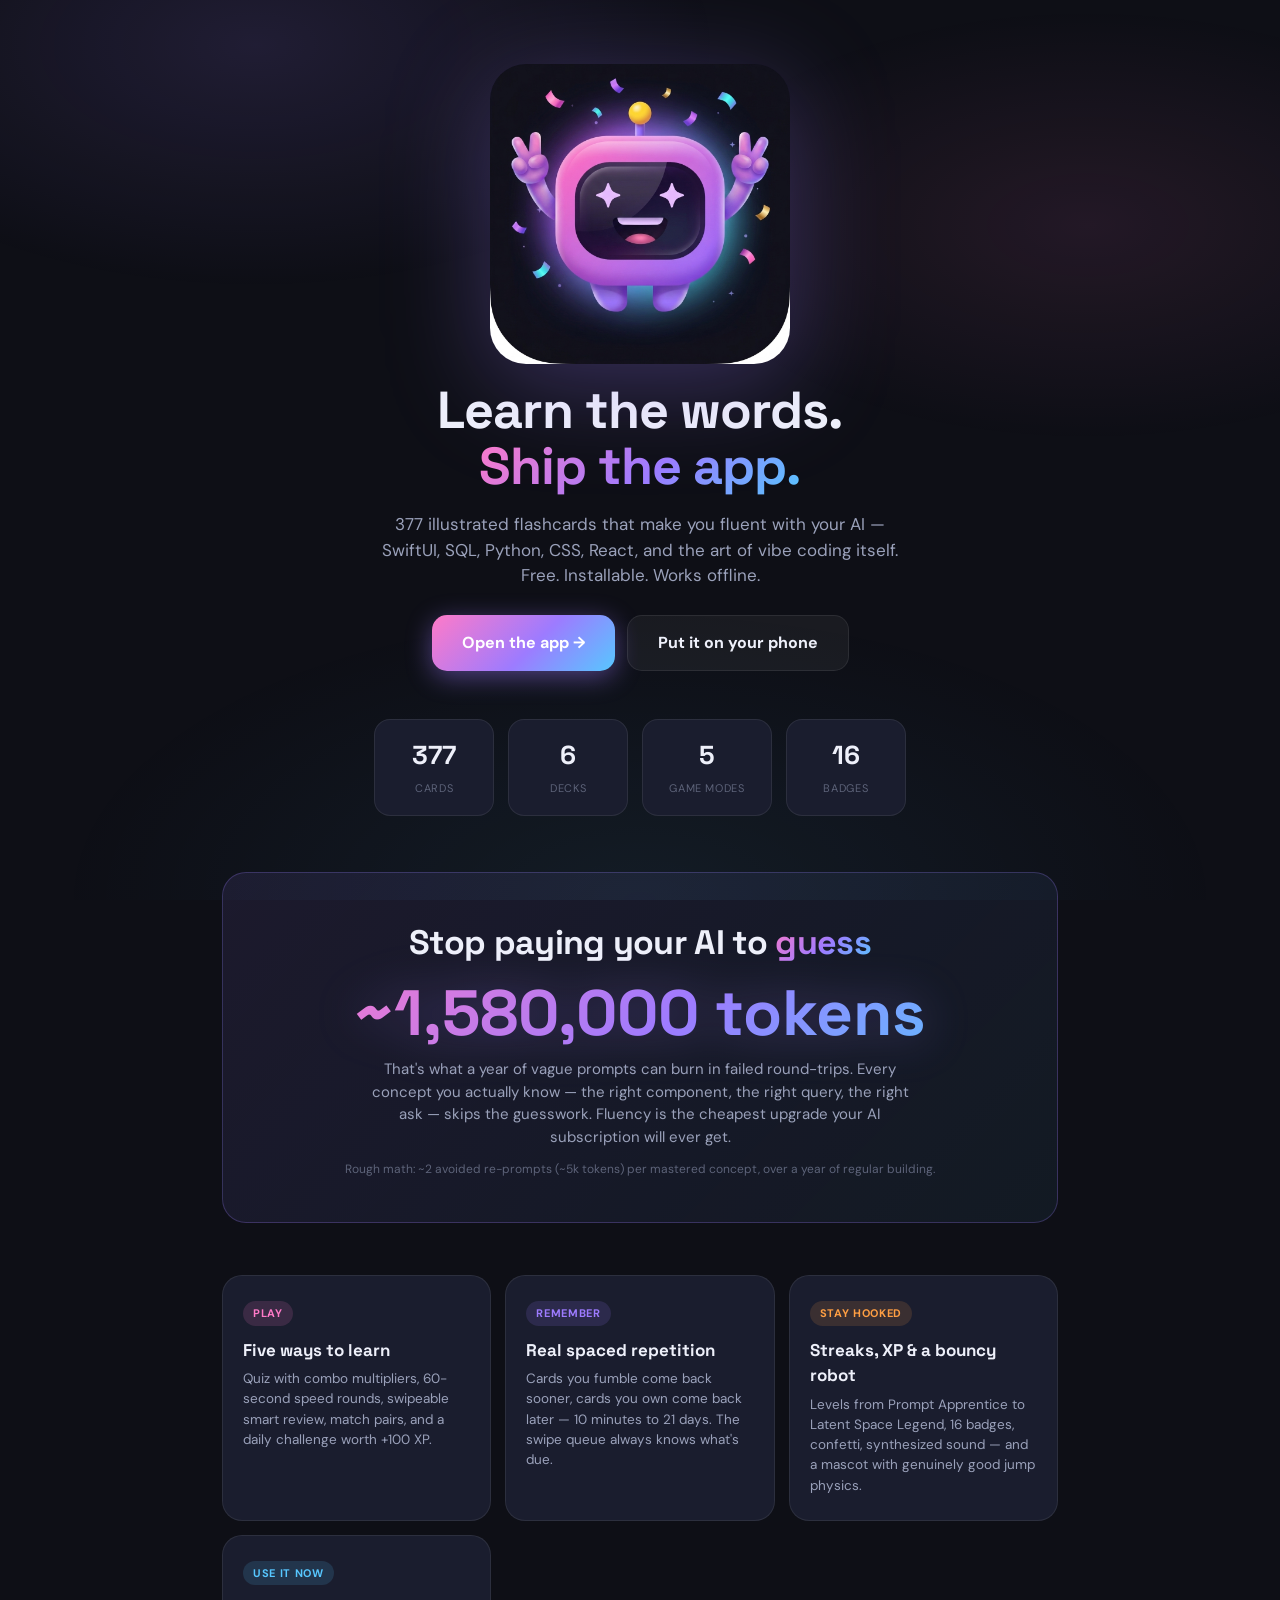
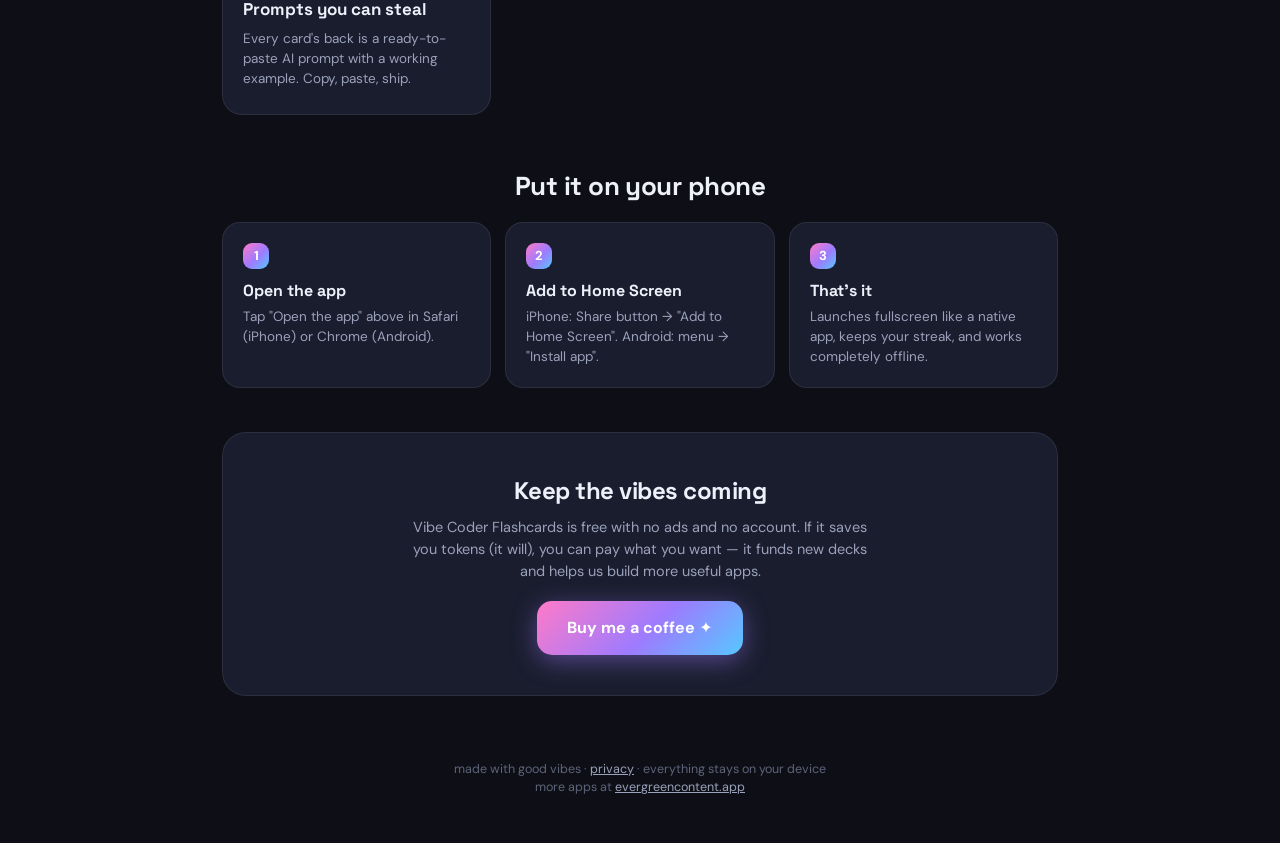
==== landing.html @ 83d4db30 "Vibe Coder Flashcards — initial deploy 377 illustrated flashcards across 6 decks, 5 game modes. Stat" ====
<!DOCTYPE html>
<html lang="en">
<head>
<meta charset="UTF-8">
<meta name="viewport" content="width=device-width, initial-scale=1.0">
<title>Vibe Coder Flashcards — learn the words, ship the app</title>
<meta name="description" content="377 illustrated flashcards that make you fluent with your AI. SwiftUI, SQL, Python, CSS, React — and the art of vibe coding itself. Free, installable, works offline.">
<meta property="og:title" content="Vibe Coder Flashcards">
<meta property="og:description" content="Stop paying your AI to guess. 377 cards, 5 game modes, streaks, XP and a very bouncy robot.">
<meta property="og:image" content="assets/mascot/mascot-hero-1024.png">
<link rel="icon" type="image/png" href="assets/icons/favicon.png">
<link rel="preconnect" href="https://fonts.googleapis.com">
<link rel="preconnect" href="https://fonts.gstatic.com" crossorigin>
<link href="https://fonts.googleapis.com/css2?family=Space+Grotesk:wght@500;600;700&family=DM+Sans:wght@400;500;600;700&family=JetBrains+Mono:wght@500;700&display=swap" rel="stylesheet">
<style>
:root{
  --bg:#0e0f16;--card:#1a1d2e;--text:#eef0fa;--dim:#9aa1ba;--muted:#5d6379;
  --border:rgba(255,255,255,.08);--violet:#9d7bff;--pink:#ff7ac8;--cyan:#57c7ff;
  --green:#4dd08c;--yellow:#ffd93d;
  --grad:linear-gradient(135deg,#ff7ac8,#9d7bff 55%,#57c7ff);
}
*{margin:0;padding:0;box-sizing:border-box}
body{
  background:var(--bg);color:var(--text);
  font-family:'DM Sans',system-ui,sans-serif;line-height:1.5;overflow-x:hidden;
}
body::before{
  content:'';position:fixed;inset:0;z-index:0;pointer-events:none;
  background:
    radial-gradient(ellipse 60% 45% at 20% 5%,rgba(157,123,255,.13),transparent 60%),
    radial-gradient(ellipse 55% 40% at 85% 25%,rgba(255,122,200,.09),transparent 60%),
    radial-gradient(ellipse 70% 50% at 50% 100%,rgba(87,199,255,.07),transparent 65%);
}
main{position:relative;z-index:1;max-width:880px;margin:0 auto;padding:0 22px}
h1,h2{font-family:'Space Grotesk',sans-serif;letter-spacing:-.02em}
.grad{background:var(--grad);-webkit-background-clip:text;background-clip:text;color:transparent}

.hero{display:flex;flex-direction:column;align-items:center;text-align:center;padding:64px 0 40px;gap:18px}
.hero img{width:min(300px,64vw);height:auto;border-radius:36px;
  filter:drop-shadow(0 20px 50px rgba(157,123,255,.3));animation:float 4s ease-in-out infinite}
@keyframes float{0%,100%{transform:translateY(0)}50%{transform:translateY(-9px)}}
.hero h1{font-size:clamp(34px,6vw,52px);line-height:1.08}
.hero p{color:var(--dim);font-size:17px;max-width:520px}
.cta-row{display:flex;gap:12px;flex-wrap:wrap;justify-content:center;margin-top:8px}
.btn{
  display:inline-flex;align-items:center;gap:8px;
  padding:15px 30px;border-radius:15px;font-weight:700;font-size:16px;
  text-decoration:none;color:var(--text);
  background:rgba(255,255,255,.05);border:1px solid var(--border);
  transition:transform .18s cubic-bezier(.3,1.4,.4,1),box-shadow .2s;
}
.btn:hover{transform:translateY(-2px)}
.btn:active{transform:scale(.96)}
.btn.primary{background:var(--grad);border:none;color:#fff;box-shadow:0 6px 26px rgba(157,123,255,.45)}
.btn.primary:hover{box-shadow:0 10px 34px rgba(157,123,255,.6)}

.stats{display:flex;gap:14px;justify-content:center;flex-wrap:wrap;padding:8px 0 30px}
.stat{background:var(--card);border:1px solid var(--border);border-radius:16px;padding:16px 26px;text-align:center;min-width:120px}
.stat b{display:block;font-family:'Space Grotesk';font-size:26px}
.stat span{font-size:11px;color:var(--muted);text-transform:uppercase;letter-spacing:.06em}

.tokens{
  margin:26px 0;text-align:center;border-radius:24px;padding:44px 26px;
  background:linear-gradient(135deg,rgba(157,123,255,.1),rgba(87,199,255,.06));
  border:1px solid rgba(157,123,255,.25);
}
.tokens h2{font-size:clamp(24px,4vw,34px);margin-bottom:10px}
.tokens .big{
  font-family:'Space Grotesk';font-weight:700;font-size:clamp(40px,8vw,64px);line-height:1.1;
  background:var(--grad);-webkit-background-clip:text;background-clip:text;color:transparent;
  filter:drop-shadow(0 0 24px rgba(157,123,255,.35));
}
.tokens p{color:var(--dim);max-width:540px;margin:10px auto 0;font-size:15px}
.tokens em{font-style:normal;color:var(--muted);font-size:12px;display:block;margin-top:12px}

.features{display:grid;grid-template-columns:repeat(auto-fit,minmax(230px,1fr));gap:14px;padding:26px 0}
.feature{background:var(--card);border:1px solid var(--border);border-radius:20px;padding:24px 20px}
.feature h3{font-family:'Space Grotesk';font-size:17px;margin-bottom:6px}
.feature p{color:var(--dim);font-size:13.5px}
.feature .tag{display:inline-block;font-size:11px;font-weight:700;letter-spacing:.06em;text-transform:uppercase;
  padding:4px 10px;border-radius:999px;margin-bottom:12px}

.install{padding:26px 0 10px;text-align:center}
.install h2{font-size:26px;margin-bottom:16px}
.install-steps{display:grid;grid-template-columns:repeat(auto-fit,minmax(220px,1fr));gap:14px;text-align:left}
.step{background:var(--card);border:1px solid var(--border);border-radius:18px;padding:20px}
.step b{font-family:'Space Grotesk';display:block;margin-bottom:4px}
.step p{color:var(--dim);font-size:13.5px}
.step .n{
  display:inline-grid;place-items:center;width:26px;height:26px;border-radius:9px;
  background:var(--grad);color:#fff;font-weight:700;font-size:13px;margin-bottom:10px;
}

.support{margin:34px 0;text-align:center;border-radius:24px;padding:40px 26px;
  background:var(--card);border:1px solid var(--border)}
.support h2{font-size:24px;margin-bottom:8px}
.support p{color:var(--dim);max-width:460px;margin:0 auto 18px;font-size:14.5px}

footer{text-align:center;color:var(--muted);font-size:12.5px;padding:30px 0 46px}
footer a{color:var(--dim)}
</style>
</head>
<body>
<main>
  <section class="hero">
    <img src="assets/mascot/mascot-hero-1024.png" alt="The Vibe Coder Flashcards mascot celebrating" width="300" height="300">
    <h1>Learn the words.<br><span class="grad">Ship the app.</span></h1>
    <p>377 illustrated flashcards that make you fluent with your AI — SwiftUI, SQL, Python, CSS, React, and the art of vibe coding itself. Free. Installable. Works offline.</p>
    <div class="cta-row">
      <a class="btn primary" href="index.html">Open the app →</a>
      <a class="btn" href="#install">Put it on your phone</a>
    </div>
  </section>

  <section class="stats">
    <div class="stat"><b>377</b><span>cards</span></div>
    <div class="stat"><b>6</b><span>decks</span></div>
    <div class="stat"><b>5</b><span>game modes</span></div>
    <div class="stat"><b>16</b><span>badges</span></div>
  </section>

  <section class="tokens">
    <h2>Stop paying your AI to <span class="grad">guess</span></h2>
    <div class="big">~1,580,000 tokens</div>
    <p>That's what a year of vague prompts can burn in failed round-trips. Every concept you actually know — the right component, the right query, the right ask — skips the guesswork. Fluency is the cheapest upgrade your AI subscription will ever get.</p>
    <em>Rough math: ~2 avoided re-prompts (~5k tokens) per mastered concept, over a year of regular building.</em>
  </section>

  <section class="features">
    <div class="feature"><span class="tag" style="background:rgba(255,122,200,.14);color:var(--pink)">Play</span>
      <h3>Five ways to learn</h3><p>Quiz with combo multipliers, 60-second speed rounds, swipeable smart review, match pairs, and a daily challenge worth +100 XP.</p></div>
    <div class="feature"><span class="tag" style="background:rgba(157,123,255,.14);color:var(--violet)">Remember</span>
      <h3>Real spaced repetition</h3><p>Cards you fumble come back sooner, cards you own come back later — 10 minutes to 21 days. The swipe queue always knows what's due.</p></div>
    <div class="feature"><span class="tag" style="background:rgba(255,159,67,.14);color:#ff9f43">Stay hooked</span>
      <h3>Streaks, XP &amp; a bouncy robot</h3><p>Levels from Prompt Apprentice to Latent Space Legend, 16 badges, confetti, synthesized sound — and a mascot with genuinely good jump physics.</p></div>
    <div class="feature"><span class="tag" style="background:rgba(87,199,255,.14);color:var(--cyan)">Use it now</span>
      <h3>Prompts you can steal</h3><p>Every card's back is a ready-to-paste AI prompt with a working example. Copy, paste, ship.</p></div>
  </section>

  <section class="install" id="install">
    <h2>Put it on your phone</h2>
    <div class="install-steps">
      <div class="step"><span class="n">1</span><b>Open the app</b><p>Tap "Open the app" above in Safari (iPhone) or Chrome (Android).</p></div>
      <div class="step"><span class="n">2</span><b>Add to Home Screen</b><p>iPhone: Share button → "Add to Home Screen". Android: menu → "Install app".</p></div>
      <div class="step"><span class="n">3</span><b>That's it</b><p>Launches fullscreen like a native app, keeps your streak, and works completely offline.</p></div>
    </div>
  </section>

  <section class="support" id="support">
    <h2>Keep the vibes coming</h2>
    <p>Vibe Coder Flashcards is free with no ads and no account. If it saves you tokens (it will), you can pay what you want — it funds new decks and helps us build more useful apps.</p>
    <a class="btn primary" href="https://buymeacoffee.com/nicopdev" target="_blank" rel="noopener">Buy me a coffee ✦</a>
  </section>

  <footer>
    made with good vibes · <a href="privacy.html">privacy</a> · everything stays on your device<br>
    more apps at <a href="https://www.evergreencontent.app" target="_blank" rel="noopener">evergreencontent.app</a>
  </footer>
</main>
</body>
</html>
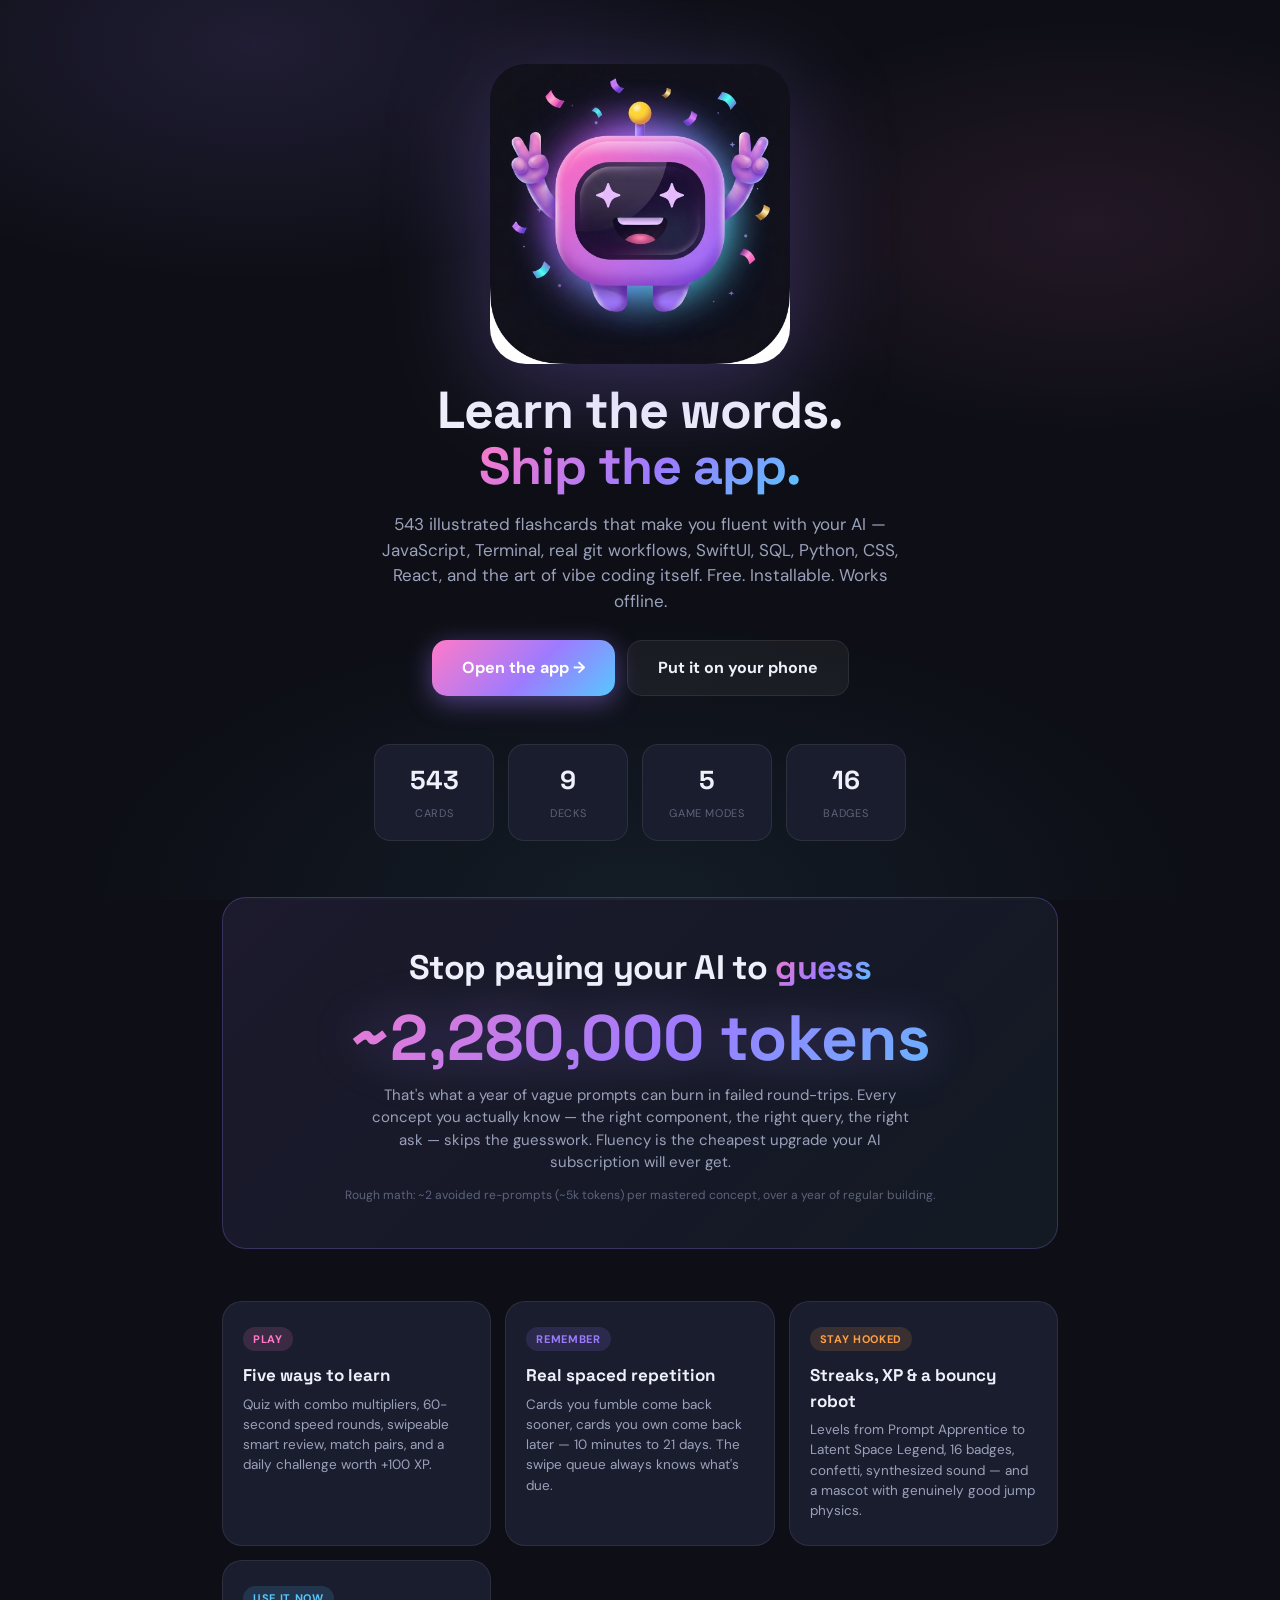
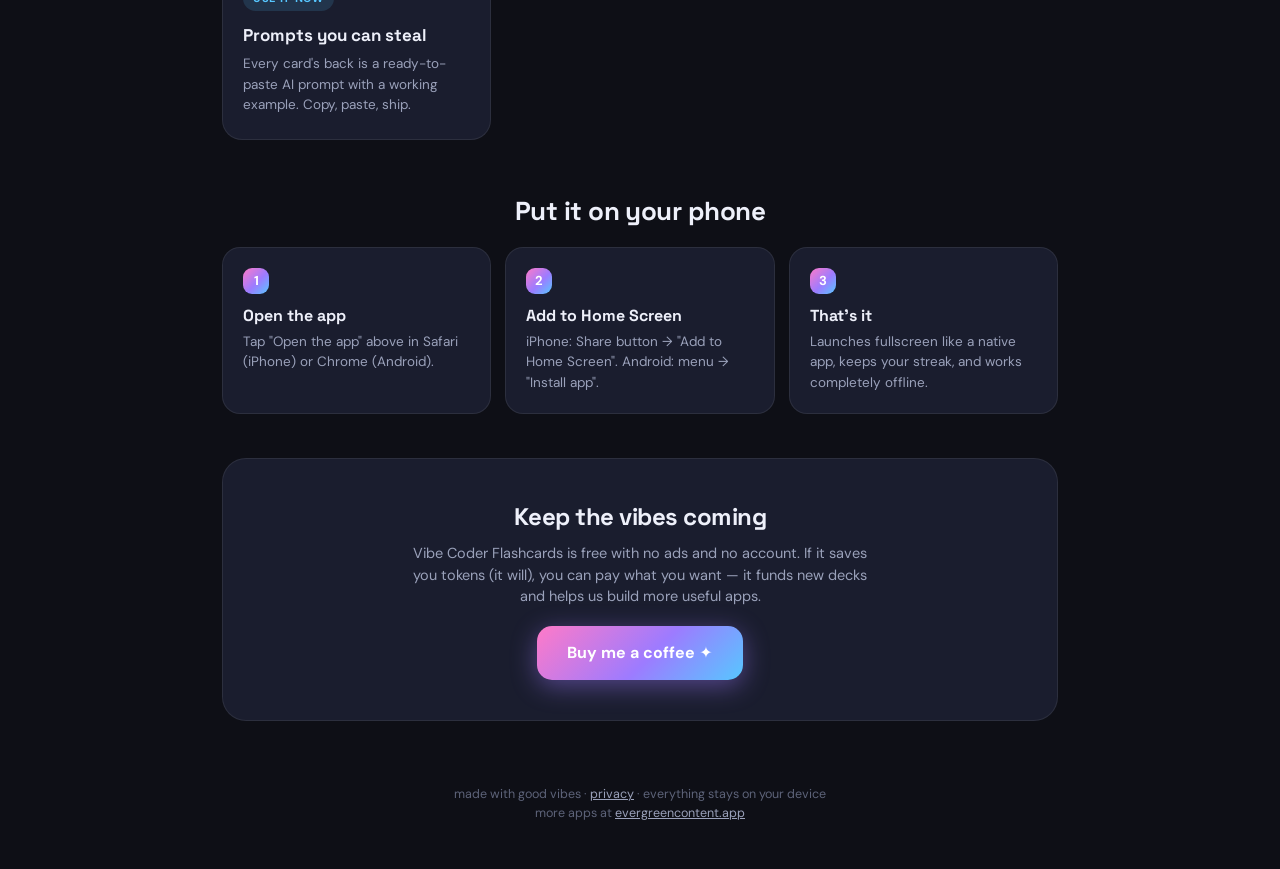
==== commit 62c6776e: "Retention sprint: daily quests, streak freezes, mistake hub, guided paths + 3 new decks - Daily ques" ====
--- a/landing.html
+++ b/landing.html
@@ -4,9 +4,9 @@
 <meta charset="UTF-8">
 <meta name="viewport" content="width=device-width, initial-scale=1.0">
 <title>Vibe Coder Flashcards — learn the words, ship the app</title>
-<meta name="description" content="377 illustrated flashcards that make you fluent with your AI. SwiftUI, SQL, Python, CSS, React — and the art of vibe coding itself. Free, installable, works offline.">
+<meta name="description" content="543 illustrated flashcards that make you fluent with your AI. JavaScript, Terminal, Dev Setup, SwiftUI, SQL, Python, CSS, React — and the art of vibe coding itself. Free, installable, works offline.">
 <meta property="og:title" content="Vibe Coder Flashcards">
-<meta property="og:description" content="Stop paying your AI to guess. 377 cards, 5 game modes, streaks, XP and a very bouncy robot.">
+<meta property="og:description" content="Stop paying your AI to guess. 543 cards, 5 game modes, streaks, XP and a very bouncy robot.">
 <meta property="og:image" content="assets/mascot/mascot-hero-1024.png">
 <link rel="icon" type="image/png" href="assets/icons/favicon.png">
 <link rel="preconnect" href="https://fonts.googleapis.com">
@@ -105,7 +105,7 @@
   <section class="hero">
     <img src="assets/mascot/mascot-hero-1024.png" alt="The Vibe Coder Flashcards mascot celebrating" width="300" height="300">
     <h1>Learn the words.<br><span class="grad">Ship the app.</span></h1>
-    <p>377 illustrated flashcards that make you fluent with your AI — SwiftUI, SQL, Python, CSS, React, and the art of vibe coding itself. Free. Installable. Works offline.</p>
+    <p>543 illustrated flashcards that make you fluent with your AI — JavaScript, Terminal, real git workflows, SwiftUI, SQL, Python, CSS, React, and the art of vibe coding itself. Free. Installable. Works offline.</p>
     <div class="cta-row">
       <a class="btn primary" href="index.html">Open the app →</a>
       <a class="btn" href="#install">Put it on your phone</a>
@@ -113,15 +113,15 @@
   </section>
 
   <section class="stats">
-    <div class="stat"><b>377</b><span>cards</span></div>
-    <div class="stat"><b>6</b><span>decks</span></div>
+    <div class="stat"><b>543</b><span>cards</span></div>
+    <div class="stat"><b>9</b><span>decks</span></div>
     <div class="stat"><b>5</b><span>game modes</span></div>
     <div class="stat"><b>16</b><span>badges</span></div>
   </section>
 
   <section class="tokens">
     <h2>Stop paying your AI to <span class="grad">guess</span></h2>
-    <div class="big">~1,580,000 tokens</div>
+    <div class="big">~2,280,000 tokens</div>
     <p>That's what a year of vague prompts can burn in failed round-trips. Every concept you actually know — the right component, the right query, the right ask — skips the guesswork. Fluency is the cheapest upgrade your AI subscription will ever get.</p>
     <em>Rough math: ~2 avoided re-prompts (~5k tokens) per mastered concept, over a year of regular building.</em>
   </section>
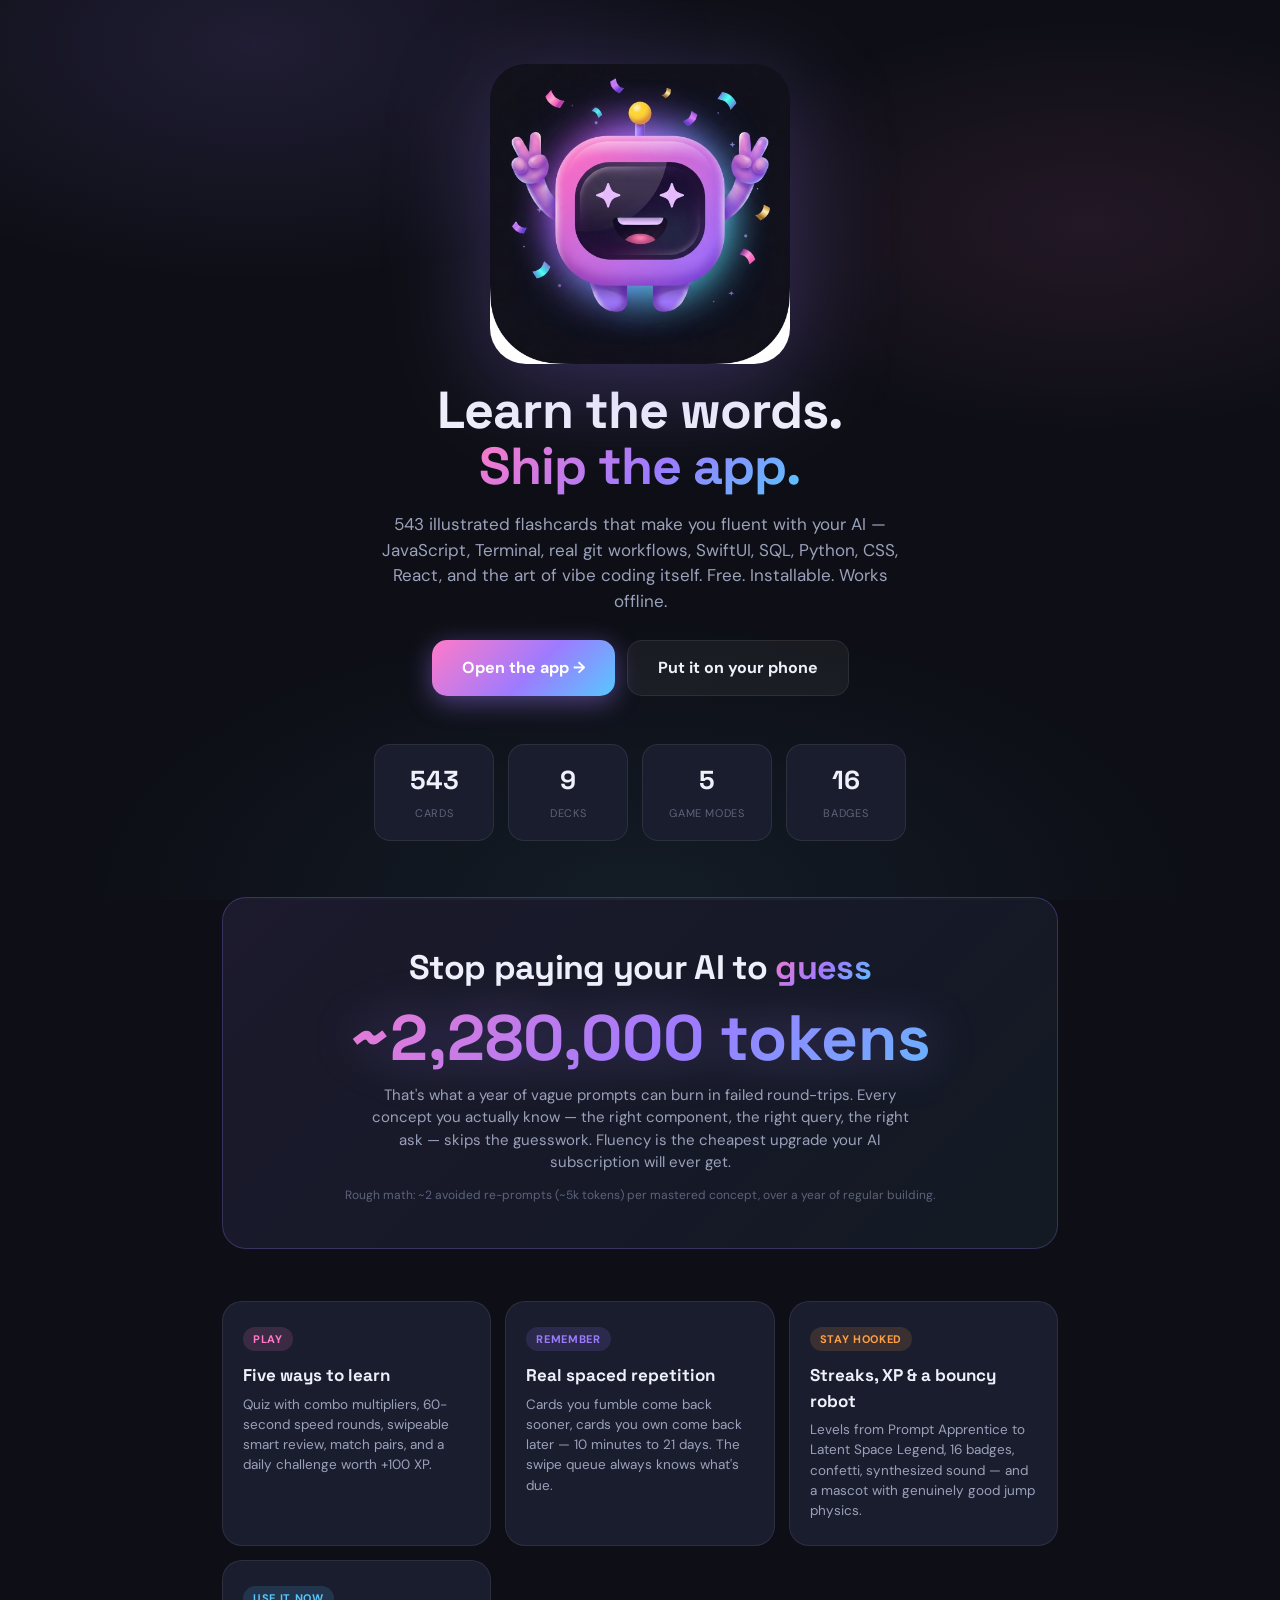
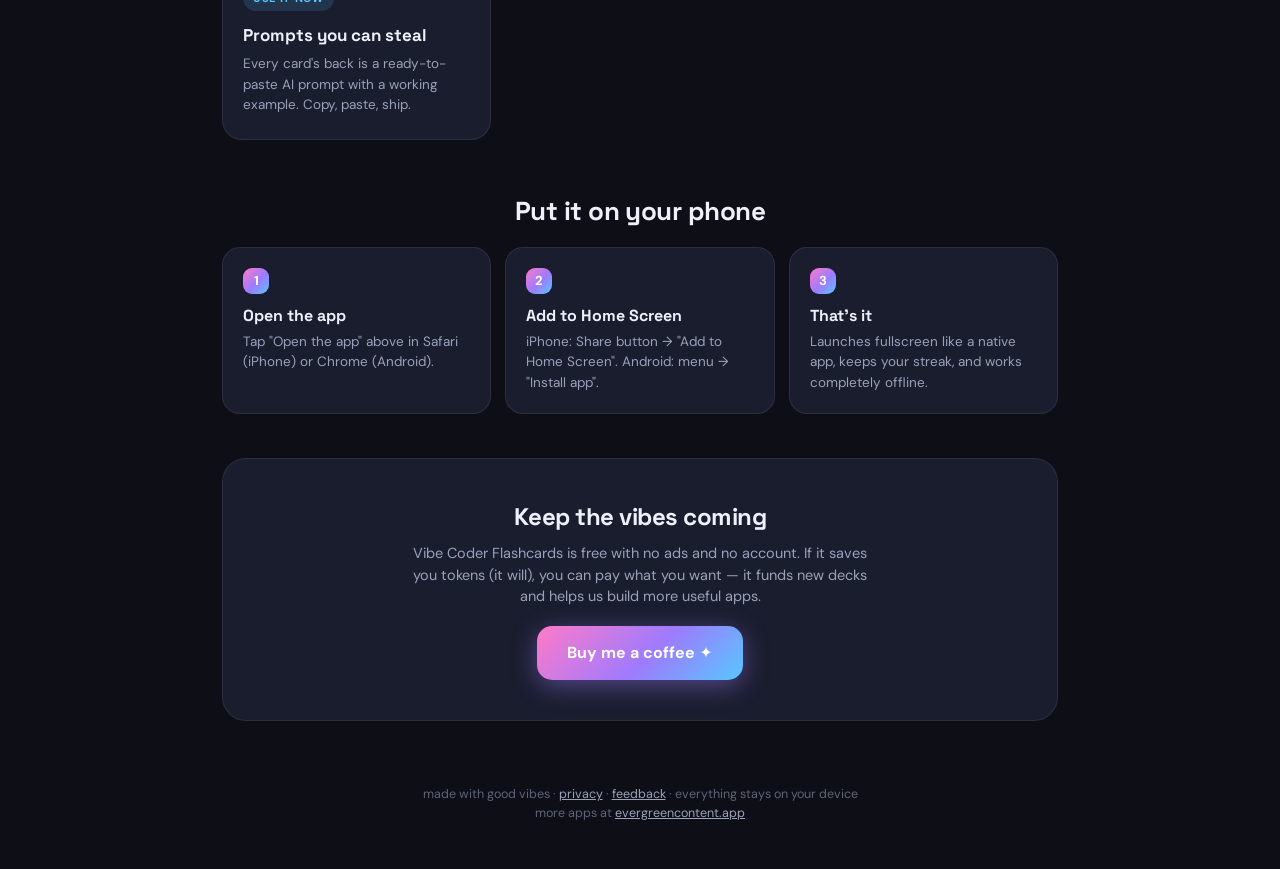
==== commit 7c81cd0f: "Add feedback channel (contact@evergreencontent.app) in Settings, landing, privacy Co-Authored-By: Cl" ====
--- a/landing.html
+++ b/landing.html
@@ -153,7 +153,7 @@
   </section>
 
   <footer>
-    made with good vibes · <a href="privacy.html">privacy</a> · everything stays on your device<br>
+    made with good vibes · <a href="privacy.html">privacy</a> · <a href="mailto:contact@evergreencontent.app?subject=Vibe%20Coder%20Flashcards%20feedback">feedback</a> · everything stays on your device<br>
     more apps at <a href="https://www.evergreencontent.app" target="_blank" rel="noopener">evergreencontent.app</a>
   </footer>
 </main>
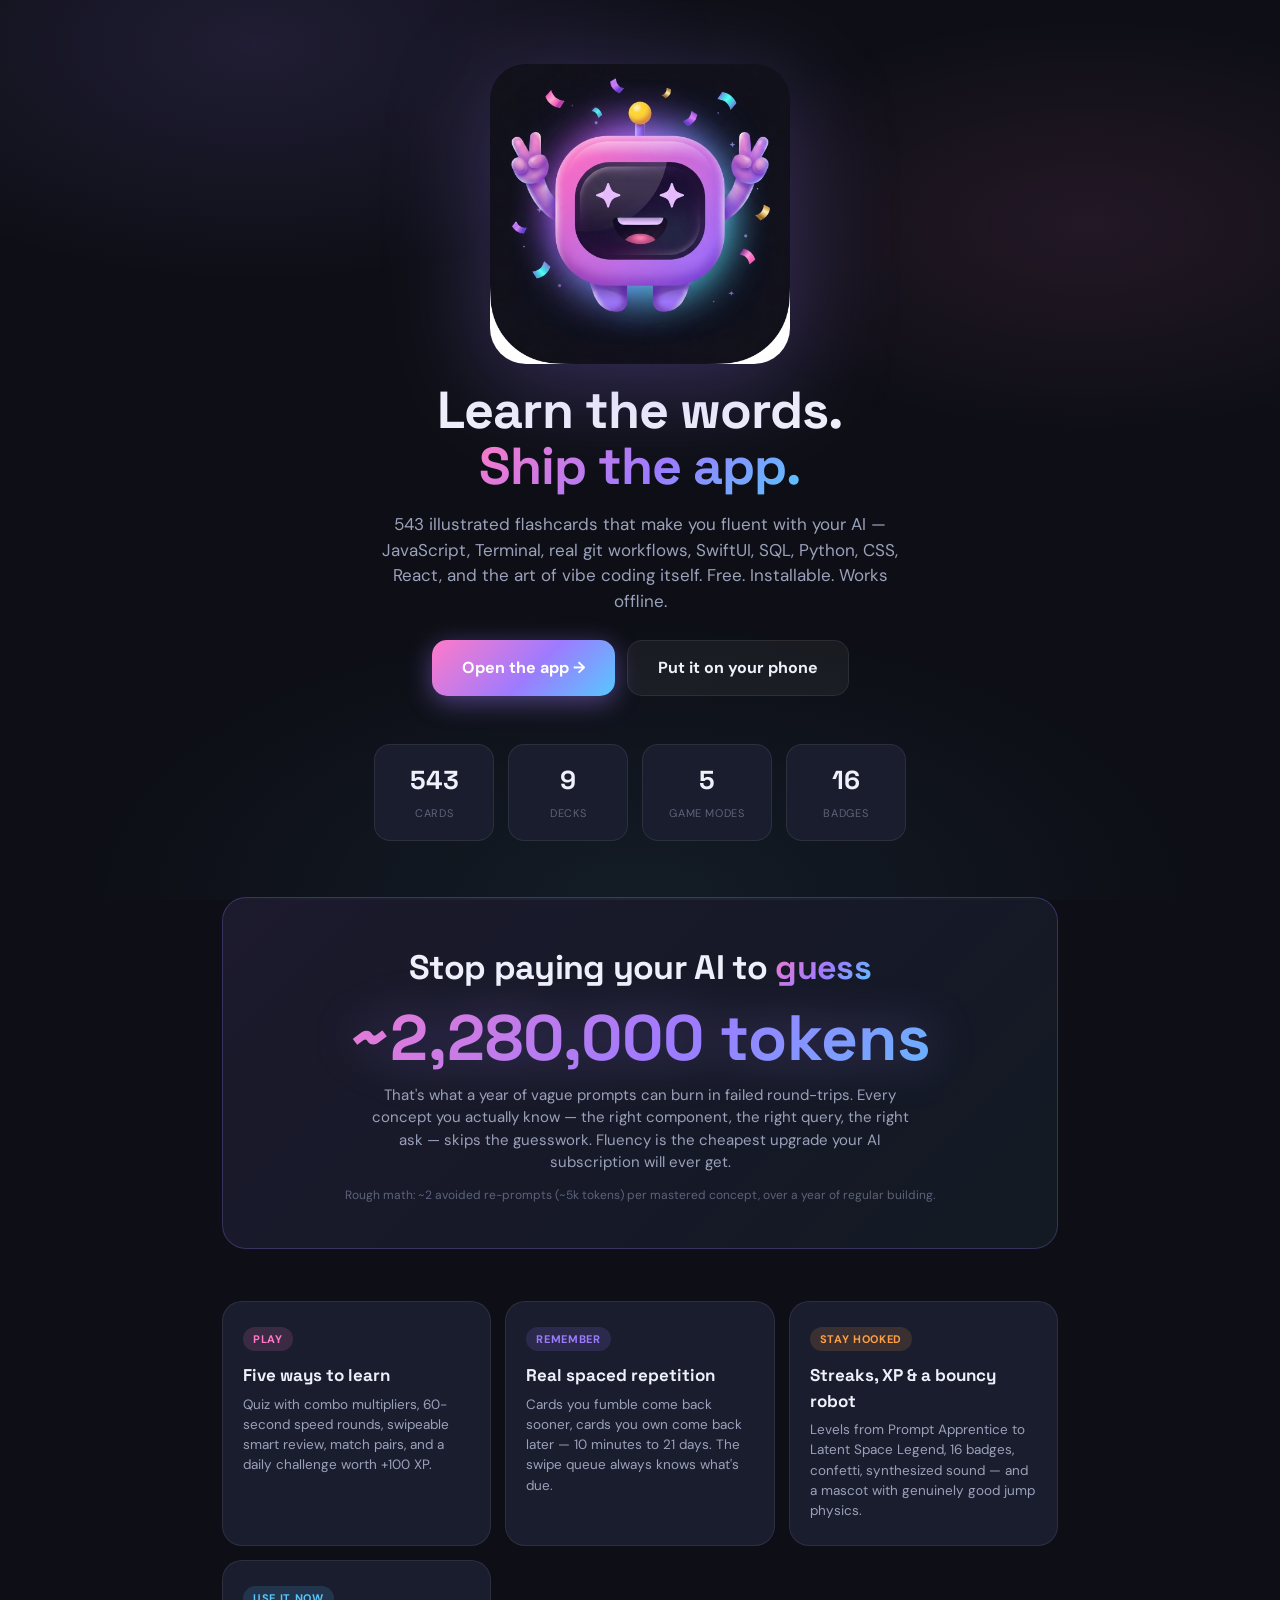
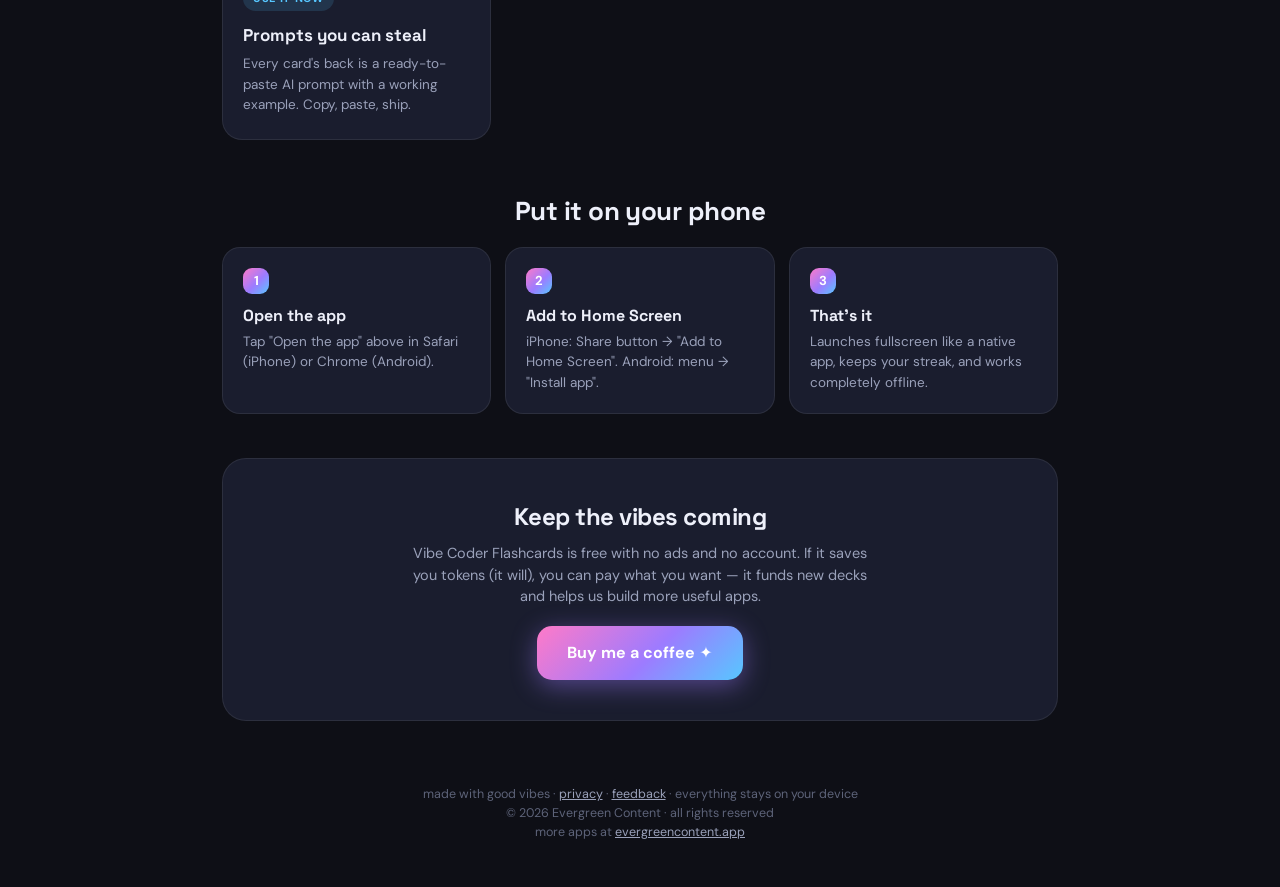
==== commit 3bed6ffb: "Vibe Coder Flashcards — 543 cards, 9 decks, PWA Copyright (c) 2026 Evergreen Content. All rights res" ====
--- a/landing.html
+++ b/landing.html
@@ -153,7 +153,7 @@
   </section>
 
   <footer>
-    made with good vibes · <a href="privacy.html">privacy</a> · <a href="mailto:contact@evergreencontent.app?subject=Vibe%20Coder%20Flashcards%20feedback">feedback</a> · everything stays on your device<br>
+    made with good vibes · <a href="privacy.html">privacy</a> · <a href="mailto:contact@evergreencontent.app?subject=Vibe%20Coder%20Flashcards%20feedback">feedback</a> · everything stays on your device<br>© 2026 Evergreen Content · all rights reserved<br>
     more apps at <a href="https://www.evergreencontent.app" target="_blank" rel="noopener">evergreencontent.app</a>
   </footer>
 </main>
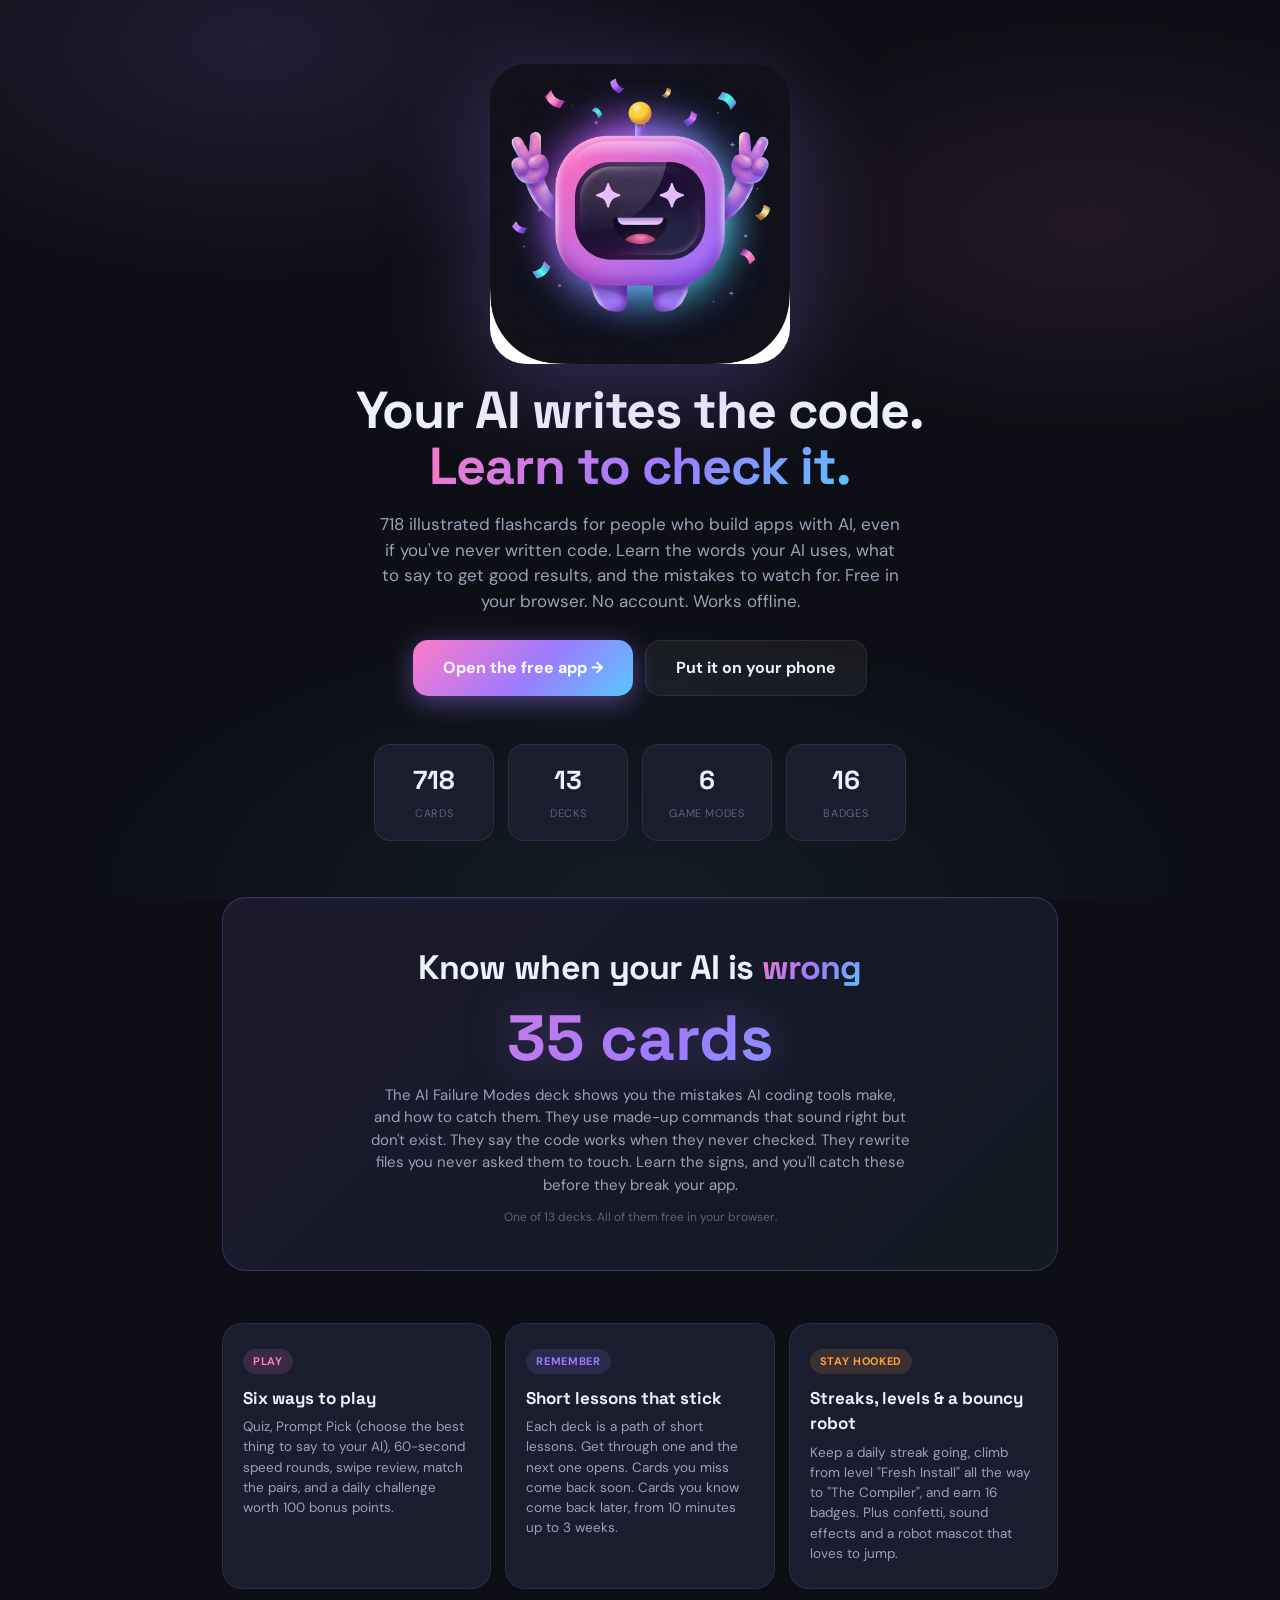
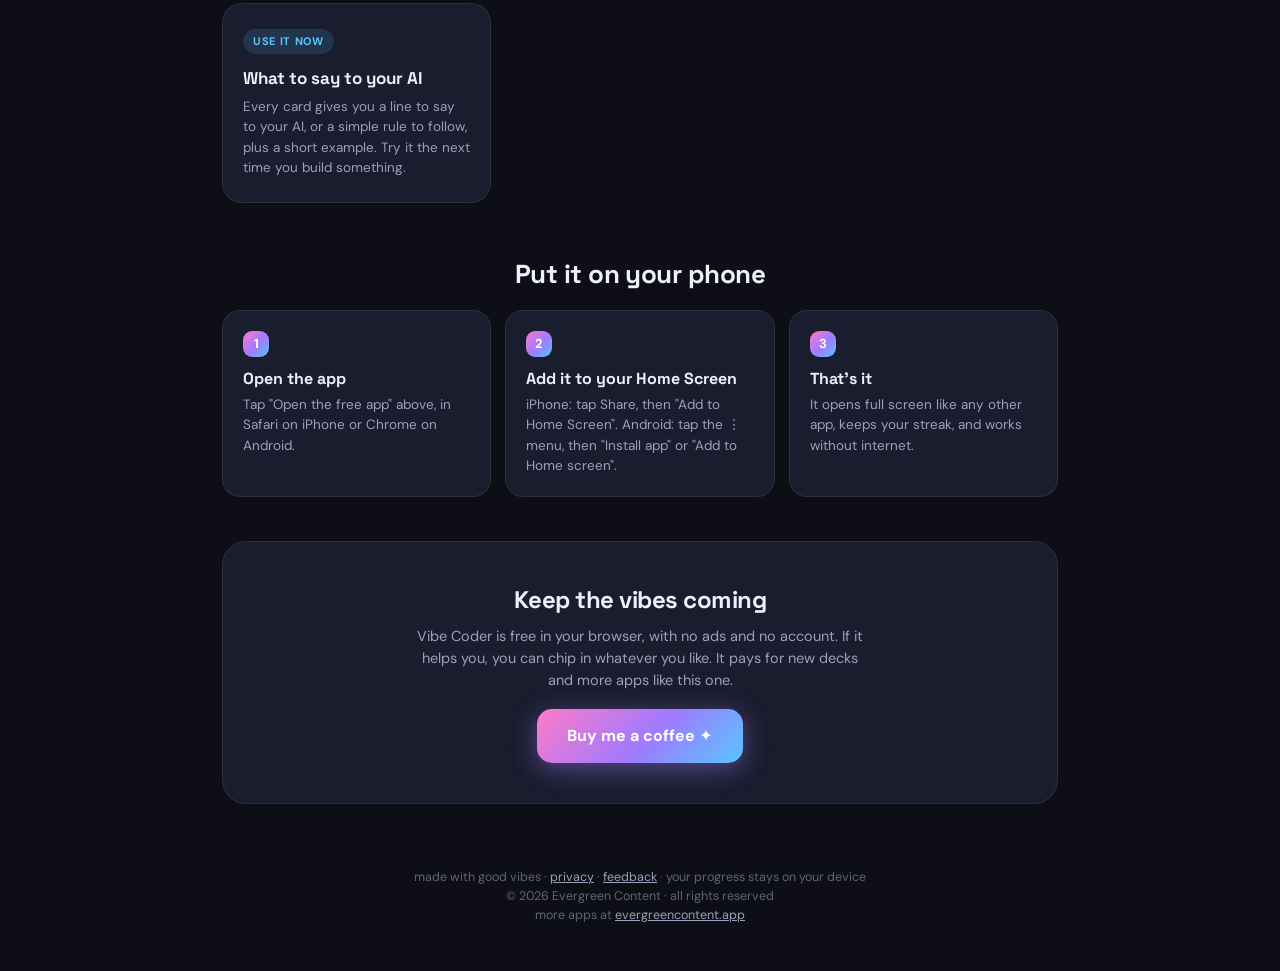
==== commit c2787b98: "Fix cut-off examples, backup import and several cards; add link previews" ====
--- a/landing.html
+++ b/landing.html
@@ -3,11 +3,23 @@
 <head>
 <meta charset="UTF-8">
 <meta name="viewport" content="width=device-width, initial-scale=1.0">
-<title>Vibe Coder Flashcards — learn the words, ship the app</title>
-<meta name="description" content="543 illustrated flashcards that make you fluent with your AI. JavaScript, Terminal, Dev Setup, SwiftUI, SQL, Python, CSS, React — and the art of vibe coding itself. Free, installable, works offline.">
-<meta property="og:title" content="Vibe Coder Flashcards">
-<meta property="og:description" content="Stop paying your AI to guess. 543 cards, 5 game modes, streaks, XP and a very bouncy robot.">
-<meta property="og:image" content="assets/mascot/mascot-hero-1024.png">
+<title>Vibe Coder: AI Flashcards · Learn to check what your AI writes</title>
+<meta name="description" content="718 illustrated flashcards for people who build apps with AI, even if you've never written code. Learn the words, what to say to your AI, and the mistakes to watch for. Free in your browser, offline, no account.">
+<link rel="canonical" href="https://cards.evergreencontent.app/landing.html">
+<meta property="og:type" content="website">
+<meta property="og:site_name" content="Vibe Coder: AI Flashcards">
+<meta property="og:title" content="Vibe Coder: AI Flashcards">
+<meta property="og:description" content="Your AI writes the code. Learn to check it. 718 flashcards on the words, prompts and mistakes of AI coding tools. Free in your browser, offline, no account.">
+<meta property="og:url" content="https://cards.evergreencontent.app/landing.html">
+<meta property="og:image" content="https://cards.evergreencontent.app/assets/og-image.png">
+<meta property="og:image:width" content="1200">
+<meta property="og:image:height" content="630">
+<meta property="og:image:alt" content="Vibe Coder: AI Flashcards, with the robot mascot. 718 illustrated cards, 13 decks, 100% offline.">
+<meta name="twitter:card" content="summary_large_image">
+<meta name="twitter:title" content="Vibe Coder: AI Flashcards">
+<meta name="twitter:description" content="Your AI writes the code. Learn to check it. 718 flashcards on the words, prompts and mistakes of AI coding tools. Free in your browser, offline, no account.">
+<meta name="twitter:image" content="https://cards.evergreencontent.app/assets/og-image.png">
+<meta name="twitter:image:alt" content="Vibe Coder: AI Flashcards, with the robot mascot. 718 illustrated cards, 13 decks, 100% offline.">
 <link rel="icon" type="image/png" href="assets/icons/favicon.png">
 <link rel="preconnect" href="https://fonts.googleapis.com">
 <link rel="preconnect" href="https://fonts.gstatic.com" crossorigin>
@@ -103,57 +115,57 @@
 <body>
 <main>
   <section class="hero">
-    <img src="assets/mascot/mascot-hero-1024.png" alt="The Vibe Coder Flashcards mascot celebrating" width="300" height="300">
-    <h1>Learn the words.<br><span class="grad">Ship the app.</span></h1>
-    <p>543 illustrated flashcards that make you fluent with your AI — JavaScript, Terminal, real git workflows, SwiftUI, SQL, Python, CSS, React, and the art of vibe coding itself. Free. Installable. Works offline.</p>
+    <img src="assets/mascot/mascot-hero-1024.png" alt="The Vibe Coder robot mascot, celebrating" width="300" height="300">
+    <h1>Your AI writes the code.<br><span class="grad">Learn to check it.</span></h1>
+    <p>718 illustrated flashcards for people who build apps with AI, even if you've never written code. Learn the words your AI uses, what to say to get good results, and the mistakes to watch for. Free in your browser. No account. Works offline.</p>
     <div class="cta-row">
-      <a class="btn primary" href="index.html">Open the app →</a>
+      <a class="btn primary" href="./">Open the free app →</a>
       <a class="btn" href="#install">Put it on your phone</a>
     </div>
   </section>
 
   <section class="stats">
-    <div class="stat"><b>543</b><span>cards</span></div>
-    <div class="stat"><b>9</b><span>decks</span></div>
-    <div class="stat"><b>5</b><span>game modes</span></div>
+    <div class="stat"><b>718</b><span>cards</span></div>
+    <div class="stat"><b>13</b><span>decks</span></div>
+    <div class="stat"><b>6</b><span>game modes</span></div>
     <div class="stat"><b>16</b><span>badges</span></div>
   </section>
 
   <section class="tokens">
-    <h2>Stop paying your AI to <span class="grad">guess</span></h2>
-    <div class="big">~2,280,000 tokens</div>
-    <p>That's what a year of vague prompts can burn in failed round-trips. Every concept you actually know — the right component, the right query, the right ask — skips the guesswork. Fluency is the cheapest upgrade your AI subscription will ever get.</p>
-    <em>Rough math: ~2 avoided re-prompts (~5k tokens) per mastered concept, over a year of regular building.</em>
+    <h2>Know when your AI is <span class="grad">wrong</span></h2>
+    <div class="big">35 cards</div>
+    <p>The AI Failure Modes deck shows you the mistakes AI coding tools make, and how to catch them. They use made-up commands that sound right but don't exist. They say the code works when they never checked. They rewrite files you never asked them to touch. Learn the signs, and you'll catch these before they break your app.</p>
+    <em>One of 13 decks. All of them free in your browser.</em>
   </section>
 
   <section class="features">
     <div class="feature"><span class="tag" style="background:rgba(255,122,200,.14);color:var(--pink)">Play</span>
-      <h3>Five ways to learn</h3><p>Quiz with combo multipliers, 60-second speed rounds, swipeable smart review, match pairs, and a daily challenge worth +100 XP.</p></div>
+      <h3>Six ways to play</h3><p>Quiz, Prompt Pick (choose the best thing to say to your AI), 60-second speed rounds, swipe review, match the pairs, and a daily challenge worth 100 bonus points.</p></div>
     <div class="feature"><span class="tag" style="background:rgba(157,123,255,.14);color:var(--violet)">Remember</span>
-      <h3>Real spaced repetition</h3><p>Cards you fumble come back sooner, cards you own come back later — 10 minutes to 21 days. The swipe queue always knows what's due.</p></div>
+      <h3>Short lessons that stick</h3><p>Each deck is a path of short lessons. Get through one and the next one opens. Cards you miss come back soon. Cards you know come back later, from 10 minutes up to 3 weeks.</p></div>
     <div class="feature"><span class="tag" style="background:rgba(255,159,67,.14);color:#ff9f43">Stay hooked</span>
-      <h3>Streaks, XP &amp; a bouncy robot</h3><p>Levels from Prompt Apprentice to Latent Space Legend, 16 badges, confetti, synthesized sound — and a mascot with genuinely good jump physics.</p></div>
+      <h3>Streaks, levels &amp; a bouncy robot</h3><p>Keep a daily streak going, climb from level "Fresh Install" all the way to "The Compiler", and earn 16 badges. Plus confetti, sound effects and a robot mascot that loves to jump.</p></div>
     <div class="feature"><span class="tag" style="background:rgba(87,199,255,.14);color:var(--cyan)">Use it now</span>
-      <h3>Prompts you can steal</h3><p>Every card's back is a ready-to-paste AI prompt with a working example. Copy, paste, ship.</p></div>
+      <h3>What to say to your AI</h3><p>Every card gives you a line to say to your AI, or a simple rule to follow, plus a short example. Try it the next time you build something.</p></div>
   </section>
 
   <section class="install" id="install">
     <h2>Put it on your phone</h2>
     <div class="install-steps">
-      <div class="step"><span class="n">1</span><b>Open the app</b><p>Tap "Open the app" above in Safari (iPhone) or Chrome (Android).</p></div>
-      <div class="step"><span class="n">2</span><b>Add to Home Screen</b><p>iPhone: Share button → "Add to Home Screen". Android: menu → "Install app".</p></div>
-      <div class="step"><span class="n">3</span><b>That's it</b><p>Launches fullscreen like a native app, keeps your streak, and works completely offline.</p></div>
+      <div class="step"><span class="n">1</span><b>Open the app</b><p>Tap "Open the free app" above, in Safari on iPhone or Chrome on Android.</p></div>
+      <div class="step"><span class="n">2</span><b>Add it to your Home Screen</b><p>iPhone: tap Share, then "Add to Home Screen". Android: tap the ⋮ menu, then "Install app" or "Add to Home screen".</p></div>
+      <div class="step"><span class="n">3</span><b>That's it</b><p>It opens full screen like any other app, keeps your streak, and works without internet.</p></div>
     </div>
   </section>
 
   <section class="support" id="support">
     <h2>Keep the vibes coming</h2>
-    <p>Vibe Coder Flashcards is free with no ads and no account. If it saves you tokens (it will), you can pay what you want — it funds new decks and helps us build more useful apps.</p>
+    <p>Vibe Coder is free in your browser, with no ads and no account. If it helps you, you can chip in whatever you like. It pays for new decks and more apps like this one.</p>
     <a class="btn primary" href="https://buymeacoffee.com/nicopdev" target="_blank" rel="noopener">Buy me a coffee ✦</a>
   </section>
 
   <footer>
-    made with good vibes · <a href="privacy.html">privacy</a> · <a href="mailto:contact@evergreencontent.app?subject=Vibe%20Coder%20Flashcards%20feedback">feedback</a> · everything stays on your device<br>© 2026 Evergreen Content · all rights reserved<br>
+    made with good vibes · <a href="privacy.html">privacy</a> · <a href="mailto:contact@evergreencontent.app?subject=Vibe%20Coder%3A%20AI%20Flashcards%20feedback">feedback</a> · your progress stays on your device<br>© 2026 Evergreen Content · all rights reserved<br>
     more apps at <a href="https://www.evergreencontent.app" target="_blank" rel="noopener">evergreencontent.app</a>
   </footer>
 </main>
